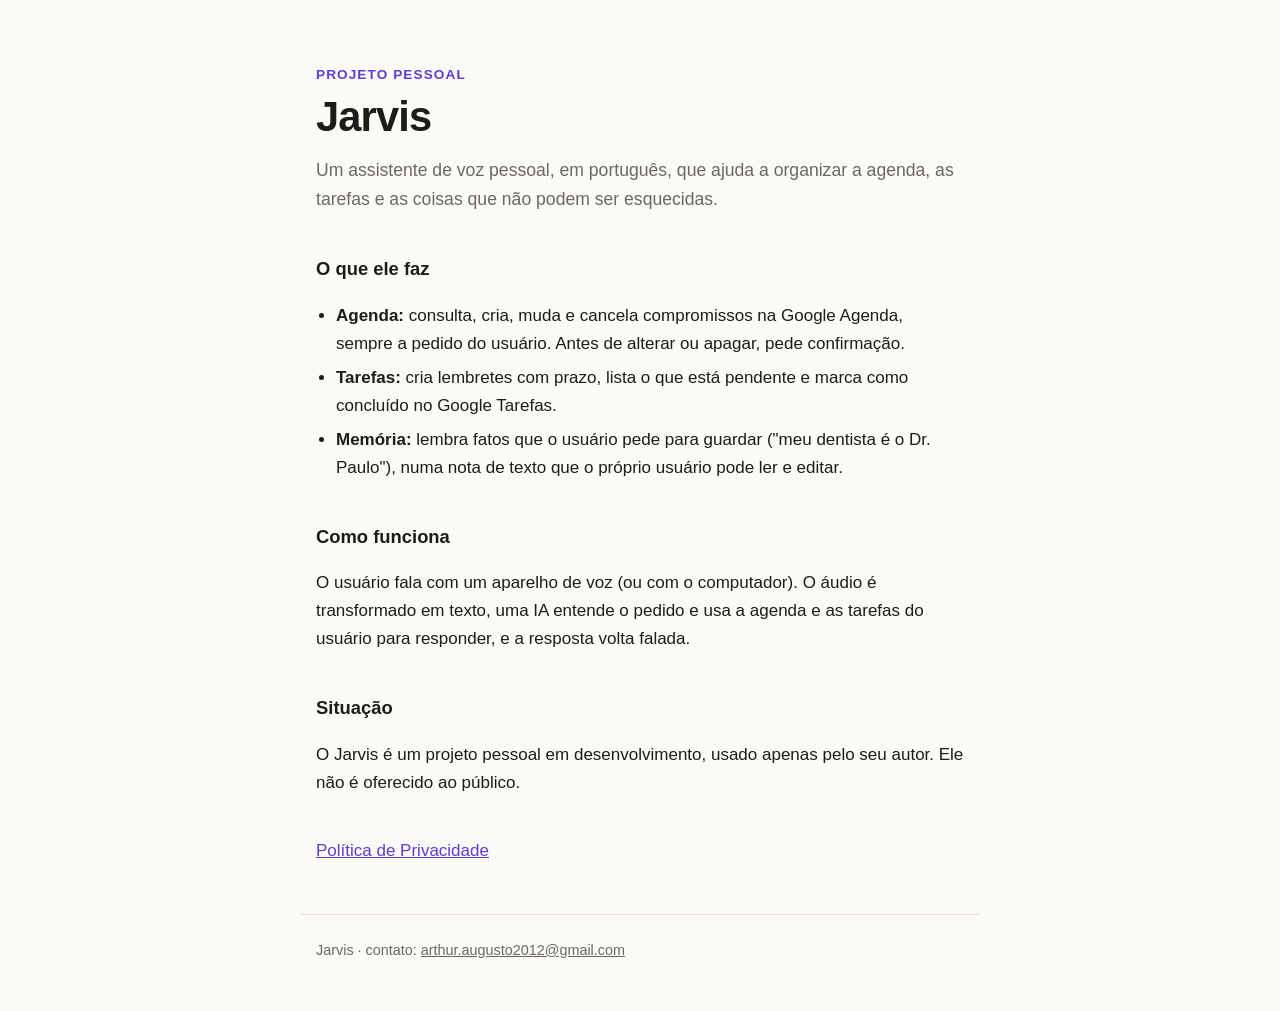
==== index.html @ 2d9dbbde "Página inicial e política de privacidade do Jarvis Co-Authored-By: Claude Opus 5.5 <noreply@anthropi" ====
<!doctype html>
<html lang="pt-BR">
<head>
<meta charset="utf-8">
<meta name="viewport" content="width=device-width, initial-scale=1">
<title>Jarvis · Assistente de voz pessoal</title>
<meta name="description" content="Jarvis é um assistente de voz pessoal que organiza agenda, tarefas e lembretes.">
<link rel="stylesheet" href="estilo.css">
</head>
<body>
<main>
  <p class="eyebrow">Projeto pessoal</p>
  <h1>Jarvis</h1>
  <p class="lead">Um assistente de voz pessoal, em português, que ajuda a organizar a agenda, as tarefas e as coisas que não podem ser esquecidas.</p>

  <h2>O que ele faz</h2>
  <ul>
    <li><strong>Agenda:</strong> consulta, cria, muda e cancela compromissos na Google Agenda, sempre a pedido do usuário. Antes de alterar ou apagar, pede confirmação.</li>
    <li><strong>Tarefas:</strong> cria lembretes com prazo, lista o que está pendente e marca como concluído no Google Tarefas.</li>
    <li><strong>Memória:</strong> lembra fatos que o usuário pede para guardar ("meu dentista é o Dr. Paulo"), numa nota de texto que o próprio usuário pode ler e editar.</li>
  </ul>

  <h2>Como funciona</h2>
  <p>O usuário fala com um aparelho de voz (ou com o computador). O áudio é transformado em texto, uma IA entende o pedido e usa a agenda e as tarefas do usuário para responder, e a resposta volta falada.</p>

  <h2>Situação</h2>
  <p>O Jarvis é um projeto pessoal em desenvolvimento, usado apenas pelo seu autor. Ele não é oferecido ao público.</p>

  <p class="links"><a href="privacidade.html">Política de Privacidade</a></p>
</main>
<footer>Jarvis · contato: <a href="mailto:arthur.augusto2012@gmail.com">arthur.augusto2012@gmail.com</a></footer>
</body>
</html>
---- estilo.css ----
:root {
  --bg: #fbfaf7;
  --text: #1d1c1a;
  --muted: #6b6862;
  --accent: #5b3fd1;
  --line: #e6e2da;
}
@media (prefers-color-scheme: dark) {
  :root {
    --bg: #141413;
    --text: #ecebe7;
    --muted: #a19e97;
    --accent: #a593ff;
    --line: #2c2b28;
  }
}
* { box-sizing: border-box; }
body {
  margin: 0;
  background: var(--bg);
  color: var(--text);
  font: 17px/1.65 -apple-system, BlinkMacSystemFont, "Segoe UI", Roboto, sans-serif;
}
main { max-width: 680px; margin: 0 auto; padding: 64px 16px 32px; }
h1 { font-size: 2.6rem; line-height: 1.1; margin: 0 0 16px; letter-spacing: -0.02em; }
h2 { font-size: 1.15rem; margin: 40px 0 8px; }
.eyebrow { color: var(--accent); font-weight: 600; font-size: 0.85rem; text-transform: uppercase; letter-spacing: 0.08em; margin: 0 0 8px; }
.eyebrow a { color: inherit; text-decoration: none; }
.lead { color: var(--muted); font-size: 1.1rem; margin: 0 0 24px; }
ul { padding-left: 20px; }
li { margin: 6px 0; }
a { color: var(--accent); }
code { font-size: 0.9em; background: var(--line); padding: 1px 6px; border-radius: 4px; }
.links { margin-top: 40px; }
footer { max-width: 680px; margin: 0 auto; padding: 24px 16px 48px; border-top: 1px solid var(--line); color: var(--muted); font-size: 0.9rem; }
footer a { color: inherit; }
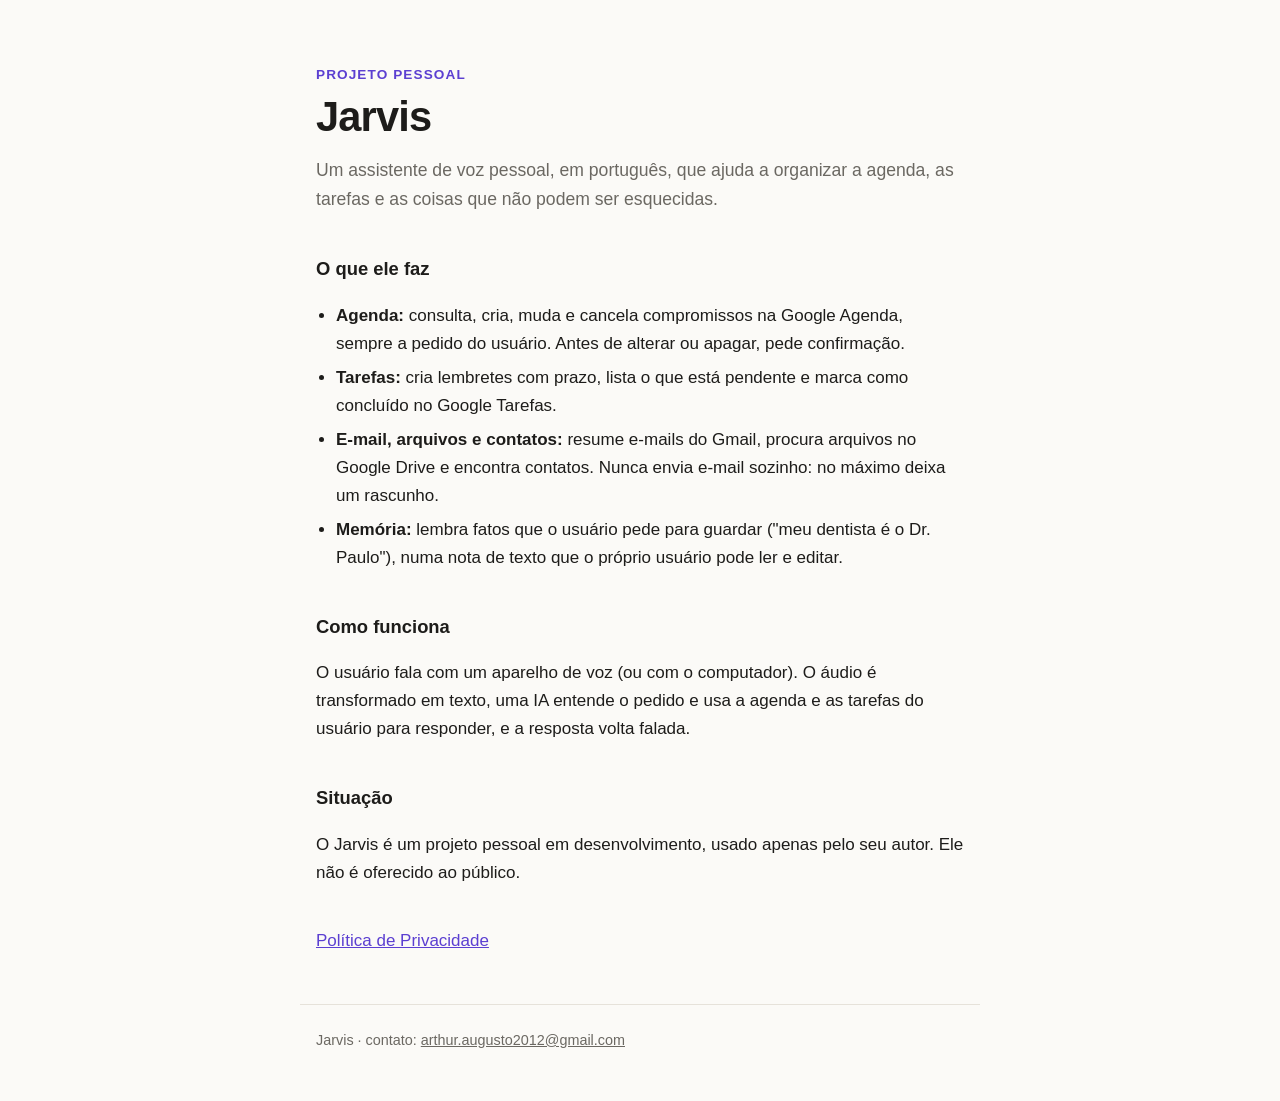
==== commit 3aaff6c8: "Política de privacidade: Gmail, Drive e Contatos Co-Authored-By: Claude Opus 5.5 <noreply@anthropic." ====
--- a/index.html
+++ b/index.html
@@ -17,6 +17,7 @@
   <ul>
     <li><strong>Agenda:</strong> consulta, cria, muda e cancela compromissos na Google Agenda, sempre a pedido do usuário. Antes de alterar ou apagar, pede confirmação.</li>
     <li><strong>Tarefas:</strong> cria lembretes com prazo, lista o que está pendente e marca como concluído no Google Tarefas.</li>
+    <li><strong>E-mail, arquivos e contatos:</strong> resume e-mails do Gmail, procura arquivos no Google Drive e encontra contatos. Nunca envia e-mail sozinho: no máximo deixa um rascunho.</li>
     <li><strong>Memória:</strong> lembra fatos que o usuário pede para guardar ("meu dentista é o Dr. Paulo"), numa nota de texto que o próprio usuário pode ler e editar.</li>
   </ul>
 
